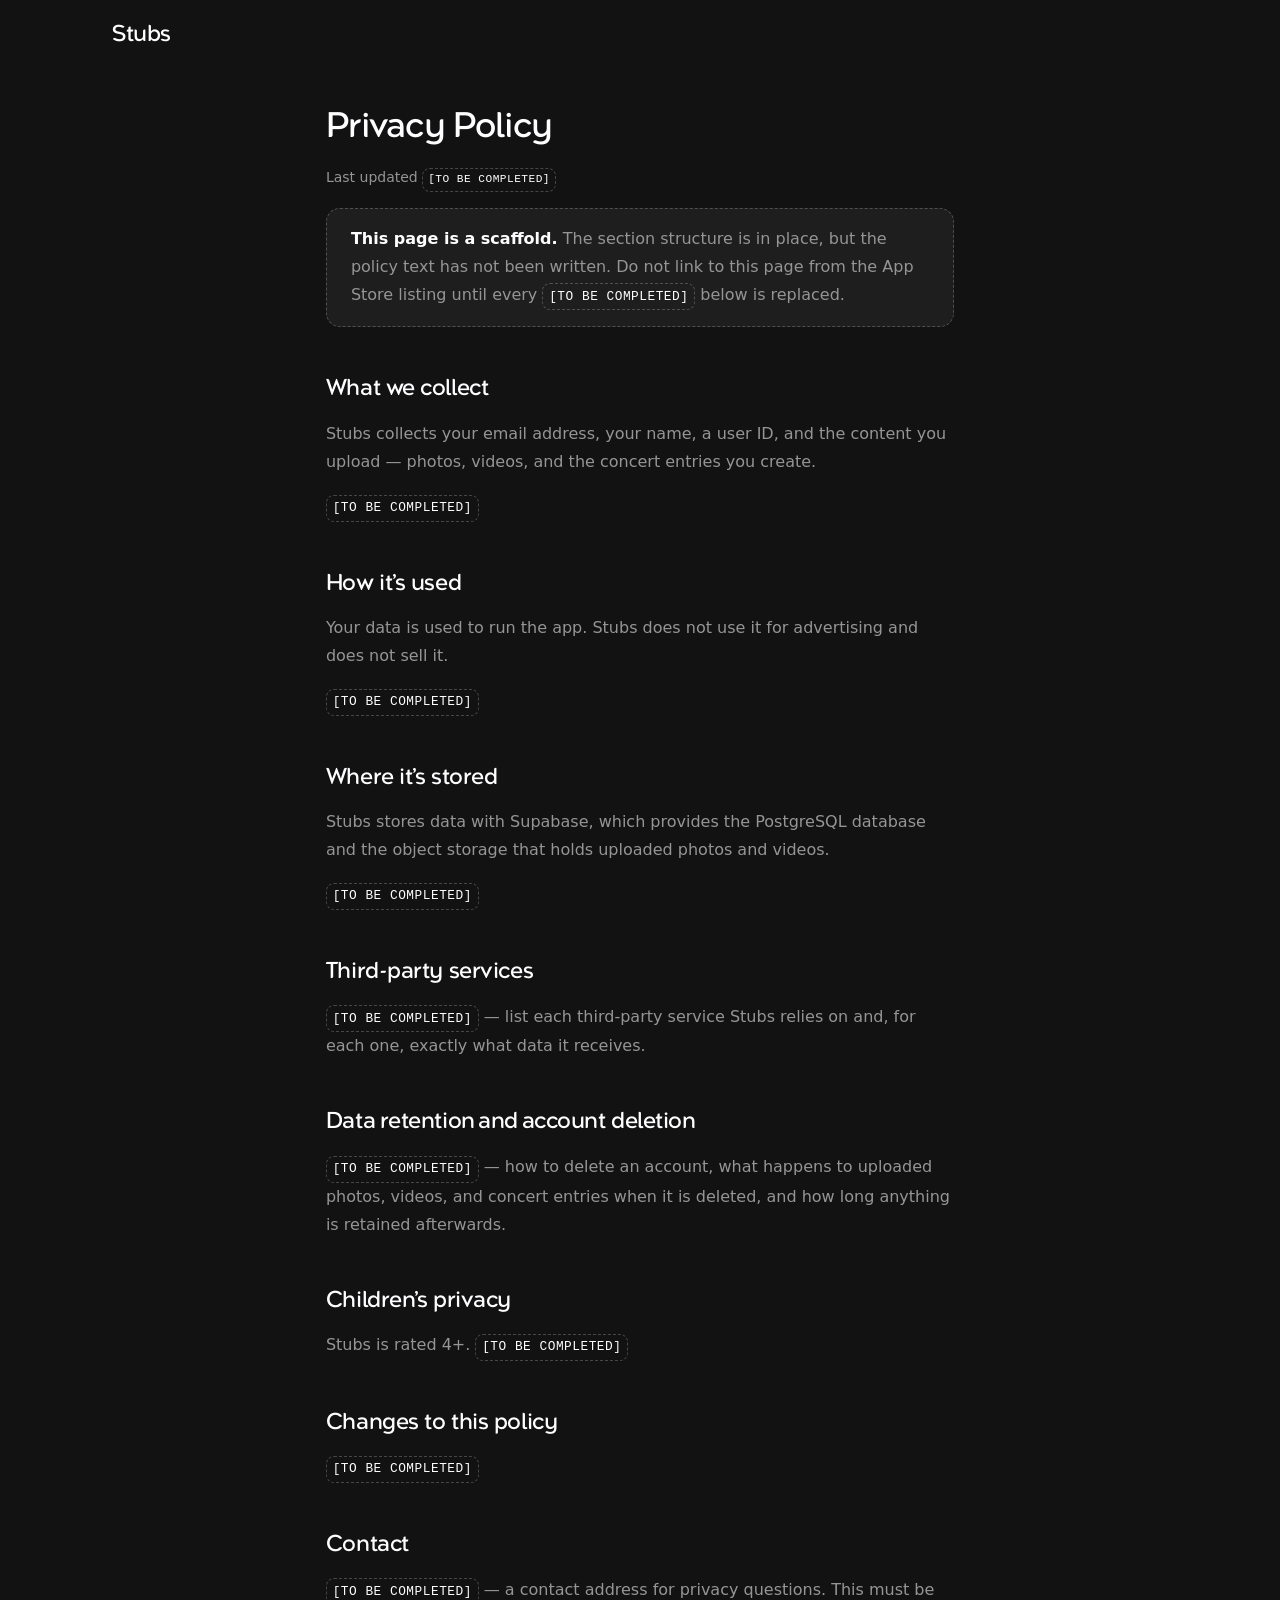
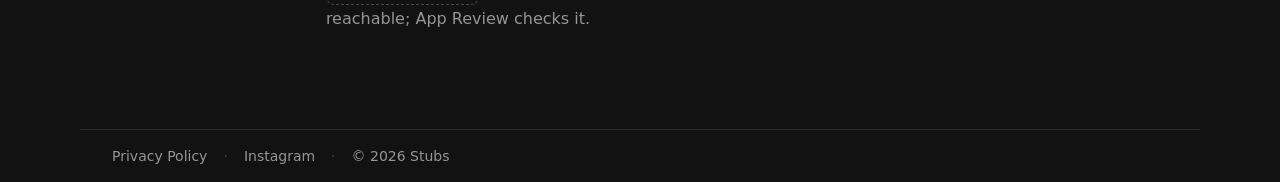
==== privacy.html @ b798fca6 "Stubs marketing site: static landing page + privacy scaffold" ====
<!DOCTYPE html>
<html lang="en">
<head>
<meta charset="utf-8">
<meta name="viewport" content="width=device-width, initial-scale=1">

<title>Privacy Policy — Stubs</title>
<meta name="description" content="How Stubs handles your data: what we collect, how it is used, where it is stored, and how to delete your account and its contents.">

<link rel="canonical" href="https://REPLACE_DOMAIN/privacy">
<meta name="theme-color" content="#121212">

<!-- Scaffold page: keep out of the index until the real policy text lands. -->
<meta name="robots" content="noindex, follow">

<link rel="icon" href="assets/favicon.ico" sizes="any">
<link rel="icon" href="assets/favicon-32.png" type="image/png" sizes="32x32">
<link rel="apple-touch-icon" href="assets/apple-touch-icon.png">

<link rel="preload" href="assets/AgenorNeue-Regular.woff2" as="font" type="font/woff2" crossorigin>
<link rel="stylesheet" href="style.css">
</head>

<body>
<div class="page">

  <header class="masthead shell">
    <a class="wordmark" href="index.html">Stubs</a>
  </header>

  <main class="prose shell">

    <h1 class="prose__title">Privacy Policy</h1>
    <p class="prose__updated">Last updated <span class="todo">[TO BE COMPLETED]</span></p>

    <!--
      ======================================================================
      SCAFFOLD ONLY — DO NOT PUBLISH AS IS.
      ======================================================================
      The live policy text lives in Notion:
        https://app.notion.com/p/3014cd8e70a780158b33fc502eceb6ac

      That URL resolves to a wiki *container*, and its body could not be
      exported, so no policy prose has been written here. Every
      [TO BE COMPLETED] marker below needs the real text pasted in.
      Nothing in this file is legal language — the headings and the factual
      one-liners come from the build ticket, not from a lawyer.

      Once the real text is in:
        1. delete the .notice block below
        2. delete the <meta name="robots" content="noindex, follow"> above
        3. set the "Last updated" date
        4. re-check that the section list still matches the policy

      Facts worth confirming against the app while filling this in
      (observed in the iOS codebase, not asserted on the page yet):
        - Supabase provides auth, Postgres, and object storage
          (concert media lives in the "concert-media" bucket)
        - row-level security scopes rows to the owning user
        - concert deletion is a soft delete (sets deleted_at)
        - full concert history is exportable as CSV from the app
        - ticket-stub OCR runs on-device via Apple's Vision framework
        - push notifications are used for upcoming-show reminders
      ======================================================================
    -->
    <p class="notice">
      <strong>This page is a scaffold.</strong> The section structure is in
      place, but the policy text has not been written. Do not link to this
      page from the App Store listing until every
      <span class="todo">[TO BE COMPLETED]</span> below is replaced.
    </p>

    <h2>What we collect</h2>
    <p>
      Stubs collects your email address, your name, a user ID, and the content
      you upload — photos, videos, and the concert entries you create.
    </p>
    <p><span class="todo">[TO BE COMPLETED]</span></p>

    <h2>How it&rsquo;s used</h2>
    <p>
      Your data is used to run the app. Stubs does not use it for advertising
      and does not sell it.
    </p>
    <p><span class="todo">[TO BE COMPLETED]</span></p>

    <h2>Where it&rsquo;s stored</h2>
    <p>
      Stubs stores data with Supabase, which provides the PostgreSQL database
      and the object storage that holds uploaded photos and videos.
    </p>
    <p><span class="todo">[TO BE COMPLETED]</span></p>

    <h2>Third-party services</h2>
    <p>
      <span class="todo">[TO BE COMPLETED]</span> — list each third-party
      service Stubs relies on and, for each one, exactly what data it
      receives.
    </p>

    <h2>Data retention and account deletion</h2>
    <p>
      <span class="todo">[TO BE COMPLETED]</span> — how to delete an account,
      what happens to uploaded photos, videos, and concert entries when it is
      deleted, and how long anything is retained afterwards.
    </p>

    <h2>Children&rsquo;s privacy</h2>
    <p>
      Stubs is rated 4+. <span class="todo">[TO BE COMPLETED]</span>
    </p>

    <h2>Changes to this policy</h2>
    <p><span class="todo">[TO BE COMPLETED]</span></p>

    <h2>Contact</h2>
    <p>
      <span class="todo">[TO BE COMPLETED]</span> — a contact address for
      privacy questions. This must be reachable; App Review checks it.
    </p>

  </main>

  <footer class="footer shell">
    <ul class="footer__list">
      <li><a href="privacy.html" aria-current="page">Privacy Policy</a></li>
      <li><a href="INSTAGRAM_URL" rel="me noopener">Instagram</a></li>
      <li>&copy; 2026 Stubs</li>
    </ul>
  </footer>

</div>
</body>
</html>
---- style.css ----
/* ==========================================================================
   Stubs — marketing site
   Hand-written CSS. No build step, no external requests.
   ========================================================================== */

/* ==========================================================================
   #1 DESIGN TOKENS
   --------------------------------------------------------------------------
   PORTABLE BLOCK — lift this :root wholesale into the future web app.
   Values are carried over from the iOS app (LISTD/Utils/Constants.swift,
   LISTD/StatListRow.swift). Do not fork them here; change them in both
   places or not at all.
   ========================================================================== */

:root {
  /* --- Colour ---------------------------------------------------------- */
  --bg:            #121212;  /* AppColors.screenBackground */
  --surface:       #1e1e1e;  /* card fill, StatListRow                     */
  --surface-2:     #191919;  /* the ticket stub, one step under --surface  */
  --text:          #fefdff;  /* 17.4:1 on --bg                             */
  --muted:         #959595;  /*  6.3:1 on --bg                             */
  --accent:        #b4ff13;  /* AppColors.accentGreen — CTA only           */
  --accent-ink:    #121212;  /* 15.5:1 on --accent                         */
  --line:          rgba(254, 253, 255, 0.10);
  --line-strong:   rgba(254, 253, 255, 0.22);

  /* --- Type ------------------------------------------------------------ */
  --font-display: "Agenor Neue", "Poppins", system-ui, sans-serif;
  --font-body: system-ui, -apple-system, "Segoe UI", Roboto, "Helvetica Neue",
               Arial, sans-serif;

  --text-2xs:  0.6875rem;  /* 11px */
  --text-xs:   0.75rem;    /* 12px */
  --text-sm:   0.875rem;   /* 14px */
  --text-base: 1rem;       /* 16px */
  --text-lg:   1.0625rem;  /* 17px */
  --text-xl:   1.375rem;   /* 22px */
  --text-2xl:  1.75rem;    /* 28px */
  --text-3xl:  2.125rem;   /* 34px */
  --text-display: clamp(2.375rem, 1.6rem + 3.3vw, 3.5rem);

  --leading-tight: 1.06;
  --leading-snug:  1.3;
  --leading-body:  1.55;
  --leading-loose: 1.75;

  --tracking-tight: -0.02em;
  --tracking-wide:   0.14em;

  /* --- Space (4px grid) ------------------------------------------------ */
  --space-2xs: 0.25rem;  /*  4px */
  --space-xs:  0.5rem;   /*  8px */
  --space-s:   0.75rem;  /* 12px */
  --space-m:   1rem;     /* 16px */
  --space-l:   1.5rem;   /* 24px */
  --space-xl:  2rem;     /* 32px */
  --space-2xl: 3rem;     /* 48px */
  --space-3xl: 4rem;     /* 64px */
  --space-4xl: 6rem;     /* 96px */

  /* --- Radius / geometry ----------------------------------------------- */
  --radius-s:  8px;
  --radius-m:  14px;
  --radius-l:  20px;
  --radius-xl: 26px;
  --notch:     22px;  /* ticket perforation cutout diameter */

  /* --- Measure --------------------------------------------------------- */
  --measure:      68ch;
  --measure-lede: 46ch;
  --page-max:     1120px;
}

/* ==========================================================================
   #2 RESET / BASE
   ========================================================================== */

*,
*::before,
*::after { box-sizing: border-box; }

html { -webkit-text-size-adjust: 100%; }

body {
  margin: 0;
  background: var(--bg);
  color: var(--text);
  font-family: var(--font-body);
  font-size: var(--text-base);
  line-height: var(--leading-body);
  -webkit-font-smoothing: antialiased;
  text-rendering: optimizeLegibility;
}

img, svg { display: block; max-width: 100%; }

h1, h2, h3, p, ul, dl, dd { margin: 0; }
ul { padding: 0; list-style: none; }

a { color: inherit; }

/* Visible focus everywhere. Never removed, only replaced. */
:focus-visible {
  outline: 2px solid var(--accent);
  outline-offset: 3px;
  border-radius: var(--radius-s);
}

.u-visually-hidden {
  position: absolute;
  width: 1px; height: 1px;
  margin: -1px; padding: 0;
  overflow: hidden;
  clip-path: inset(50%);
  white-space: nowrap;
  border: 0;
}

/* ==========================================================================
   #3 WEBFONT — display face only, self-hosted, subsetted
   ========================================================================== */

@font-face {
  font-family: "Agenor Neue";
  src: url("assets/AgenorNeue-Regular.woff2") format("woff2");
  font-weight: 400;
  font-style: normal;
  font-display: swap;
}

/* ==========================================================================
   #4 LAYOUT PRIMITIVES
   ========================================================================== */

.page {
  display: flex;
  flex-direction: column;
  min-height: 100vh;
  min-height: 100dvh;
}

.shell {
  width: 100%;
  max-width: var(--page-max);
  margin-inline: auto;
  padding-inline: var(--space-l);
}

@media (min-width: 48rem) {
  .shell { padding-inline: var(--space-xl); }
}

/* ==========================================================================
   #5 HEADER — wordmark only
   ========================================================================== */

.masthead {
  padding-block: var(--space-l);
}

.wordmark {
  display: inline-block;
  font-family: var(--font-display);
  font-size: var(--text-xl);
  line-height: 1;
  letter-spacing: var(--tracking-tight);
  color: var(--text);
  text-decoration: none;
}

/* ==========================================================================
   #6 HERO
   ========================================================================== */

.hero {
  padding-block: var(--space-xl) var(--space-3xl);
}

.hero__grid {
  display: grid;
  /* minmax(0, 1fr) not 1fr: an `auto` minimum lets the 445px-wide
     screenshots set the track's min-content size and overflow the page. */
  grid-template-columns: minmax(0, 1fr);
  gap: var(--space-2xl);
  align-items: center;
}

.hero__title {
  font-family: var(--font-display);
  font-size: var(--text-display);
  line-height: var(--leading-tight);
  letter-spacing: var(--tracking-tight);
  font-weight: 400;
  text-wrap: balance;
}

.hero__lede {
  margin-top: var(--space-l);
  max-width: var(--measure-lede);
  font-size: var(--text-lg);
  line-height: var(--leading-body);
  color: var(--muted);
}

.hero__cta { margin-top: var(--space-xl); }

.hero__note {
  margin-top: var(--space-m);
  font-size: var(--text-xs);
  color: var(--muted);
}

/* ==========================================================================
   #7 THE TICKET — signature element, CTA container.
   Perforated edge built from a dashed rule plus two pseudo-element
   cutouts filled with the page background. Flat --bg means the outer
   half of each circle is invisible, so the notch reads as punched out.
   ========================================================================== */

.ticket {
  position: relative;
  width: 100%;
  max-width: 22.5rem;
  background: var(--surface);
  border-radius: var(--radius-xl);
  overflow: hidden;
}

.ticket__body {
  padding: var(--space-l) var(--space-l) var(--space-m);
}

.ticket__row {
  display: flex;
  align-items: baseline;
  justify-content: space-between;
  gap: var(--space-m);
}

.ticket__eyebrow {
  font-family: var(--font-display);
  font-size: var(--text-2xs);
  letter-spacing: var(--tracking-wide);
  text-transform: uppercase;
  color: var(--accent);
}

.ticket__serial {
  font-size: var(--text-2xs);
  letter-spacing: 0.06em;
  color: var(--muted);
  font-variant-numeric: tabular-nums;
}

.ticket__name {
  margin-top: var(--space-s);
  font-family: var(--font-display);
  font-size: var(--text-2xl);
  line-height: 1;
  letter-spacing: var(--tracking-tight);
  font-weight: 400;
}

.ticket__sub {
  margin-top: var(--space-2xs);
  font-size: var(--text-sm);
  color: var(--muted);
}

/* --- perforation ------------------------------------------------------- */

.ticket__perf {
  position: relative;
  /* Own stacking context so the cutouts paint above the stub background
     that follows them in the DOM. */
  z-index: 1;
  height: 0;
  margin-inline: var(--space-l);
  border-top: 1px dashed var(--line-strong);
}

.ticket__perf::before,
.ticket__perf::after {
  content: "";
  position: absolute;
  top: 0;
  width: var(--notch);
  height: var(--notch);
  border-radius: 50%;
  background: var(--bg);
  transform: translateY(-50%);
}

.ticket__perf::before {
  left: calc(-1 * var(--space-l) - var(--notch) / 2);
}

.ticket__perf::after {
  right: calc(-1 * var(--space-l) - var(--notch) / 2);
}

/* --- stub (holds the badge) -------------------------------------------- */

.ticket__stub {
  display: flex;
  flex-wrap: wrap;
  align-items: center;
  justify-content: space-between;
  gap: var(--space-s) var(--space-m);
  /* >= 11px on every side of a 44px badge satisfies Apple's clear-space
     rule (1/4 of badge height). */
  padding: var(--space-l);
  background: var(--surface-2);
}

.badge {
  display: block;
  border-radius: var(--radius-s);
  transition: opacity 140ms ease;
}

.badge:hover { opacity: 0.85; }

/* Apple minimum web size is 40px tall; 44px also clears the 44px
   touch-target guideline. */
.badge img {
  width: 131.6px;
  height: 44px;
}

.ticket__terms {
  font-size: var(--text-2xs);
  letter-spacing: 0.04em;
  text-transform: uppercase;
  color: var(--muted);
}

/* ==========================================================================
   #8 SCREENSHOTS
   ========================================================================== */

.shots {
  display: grid;
  grid-template-columns: repeat(3, minmax(0, 1fr));
  gap: var(--space-xs);
  align-items: start;
}

.shots img {
  width: 100%;
  height: auto;
  border-radius: var(--radius-m);
}

/* Quiet stagger — the outer two sit slightly lower than the centre. */
.shots > :nth-child(1),
.shots > :nth-child(3) { transform: translateY(var(--space-l)); }

/* Narrow screens: break the shell padding so the triptych has some room. */
@media (max-width: 47.999rem) {
  .shots { margin-inline: calc(-1 * var(--space-l)); }
}

/* ==========================================================================
   #9 FEATURES — three lines, no icon grid
   ========================================================================== */

.features {
  padding-block: var(--space-xl) var(--space-3xl);
  border-top: 1px solid var(--line);
}

.features__list {
  display: grid;
  gap: var(--space-l);
}

.features__list li {
  max-width: 34rem;
  font-size: var(--text-base);
  line-height: var(--leading-body);
  color: var(--muted);
}

.features__list b {
  display: block;
  font-family: var(--font-display);
  font-weight: 400;
  font-size: var(--text-xl);
  line-height: var(--leading-snug);
  letter-spacing: var(--tracking-tight);
  color: var(--text);
}

/* ==========================================================================
   #10 PROSE — privacy page
   ========================================================================== */

.prose {
  padding-block: var(--space-xl) var(--space-4xl);
  max-width: var(--measure);
}

.prose__title {
  font-family: var(--font-display);
  font-size: var(--text-3xl);
  line-height: var(--leading-snug);
  letter-spacing: var(--tracking-tight);
  font-weight: 400;
}

.prose__updated {
  margin-top: var(--space-xs);
  font-size: var(--text-sm);
  color: var(--muted);
}

.prose h2 {
  margin-top: var(--space-2xl);
  font-family: var(--font-display);
  font-size: var(--text-xl);
  line-height: var(--leading-snug);
  letter-spacing: var(--tracking-tight);
  font-weight: 400;
}

.prose p,
.prose ul {
  margin-top: var(--space-m);
  line-height: var(--leading-loose);
  color: var(--muted);
}

.prose ul { padding-left: 1.25em; list-style: disc; }
.prose li { margin-top: var(--space-xs); }

.prose a {
  color: var(--text);
  text-decoration: underline;
  text-decoration-color: var(--line-strong);
  text-underline-offset: 3px;
}

.prose a:hover { text-decoration-color: var(--text); }

/* Scaffolding callout — delete along with the placeholder copy. */
.notice {
  margin-top: var(--space-l);
  padding: var(--space-m) var(--space-l);
  border: 1px dashed var(--line-strong);
  border-radius: var(--radius-m);
  background: var(--surface);
  line-height: var(--leading-body);
  color: var(--muted);
}

.notice strong { color: var(--text); }

/* Scaffolding marker — remove with the placeholder copy. */
.todo {
  display: inline-block;
  padding: 0.1em 0.45em;
  border: 1px dashed var(--line-strong);
  border-radius: var(--radius-s);
  font-family: ui-monospace, SFMono-Regular, Menlo, monospace;
  font-size: 0.8em;
  letter-spacing: 0.04em;
  color: var(--text);
}

/* ==========================================================================
   #11 FOOTER
   ========================================================================== */

.footer {
  margin-top: auto;
  padding-block: var(--space-l) var(--space-xl);
  border-top: 1px solid var(--line);
  font-size: var(--text-sm);
  color: var(--muted);
}

.footer__list {
  display: flex;
  flex-wrap: wrap;
  align-items: center;
  gap: var(--space-s) var(--space-m);
}

.footer__list li {
  display: flex;
  align-items: center;
  gap: var(--space-m);
}

/* Interpuncts between items, not after the last one. */
.footer__list li:not(:last-child)::after {
  content: "·";
  color: var(--line-strong);
}

.footer a {
  text-decoration: none;
  color: var(--muted);
  transition: color 140ms ease;
}

.footer a:hover { color: var(--text); }

/* ==========================================================================
   #12 BREAKPOINTS
   ========================================================================== */

@media (min-width: 48rem) {          /* 768px — tablet */
  .hero { padding-block: var(--space-2xl) var(--space-4xl); }
  .shots { gap: var(--space-m); }
  .features__list {
    grid-template-columns: repeat(3, minmax(0, 1fr));
    gap: var(--space-xl);
  }
  .features__list li { max-width: none; }
}

@media (min-width: 64rem) {          /* 1024px — desktop, one screen */
  .masthead { padding-block: var(--space-l); }

  /* Vertical rhythm is deliberately compressed here so header, hero,
     features and footer land inside a single desktop screen. */
  .hero { padding-block: var(--space-l) var(--space-xl); }
  .hero__grid {
    grid-template-columns: minmax(0, 1fr) minmax(0, 1.1fr);
    gap: var(--space-3xl);
  }

  .hero__lede { margin-top: var(--space-m); }
  .hero__cta  { margin-top: var(--space-l); }

  .ticket__body  { padding: var(--space-m) var(--space-l) var(--space-s); }
  .ticket__stub  { padding: var(--space-m) var(--space-l); }

  .features {
    padding-block: var(--space-xl);
  }
  .features__list { gap: var(--space-l); }

  .footer { padding-block: var(--space-m) var(--space-l); }
}

/* ==========================================================================
   #13 LOAD-IN — one restrained pass, no scroll animation
   ========================================================================== */

@media (prefers-reduced-motion: no-preference) {
  .fade-in {
    animation: fade-in 520ms cubic-bezier(0.22, 0.61, 0.36, 1) both;
  }

  /* Explicit steps rather than :nth-child, so the order does not depend
     on where these elements sit among their siblings. */
  .fade-in--2 { animation-delay: 80ms; }
  .fade-in--3 { animation-delay: 160ms; }

  @keyframes fade-in {
    from { opacity: 0; transform: translateY(10px); }
    to   { opacity: 1; transform: none; }
  }
}
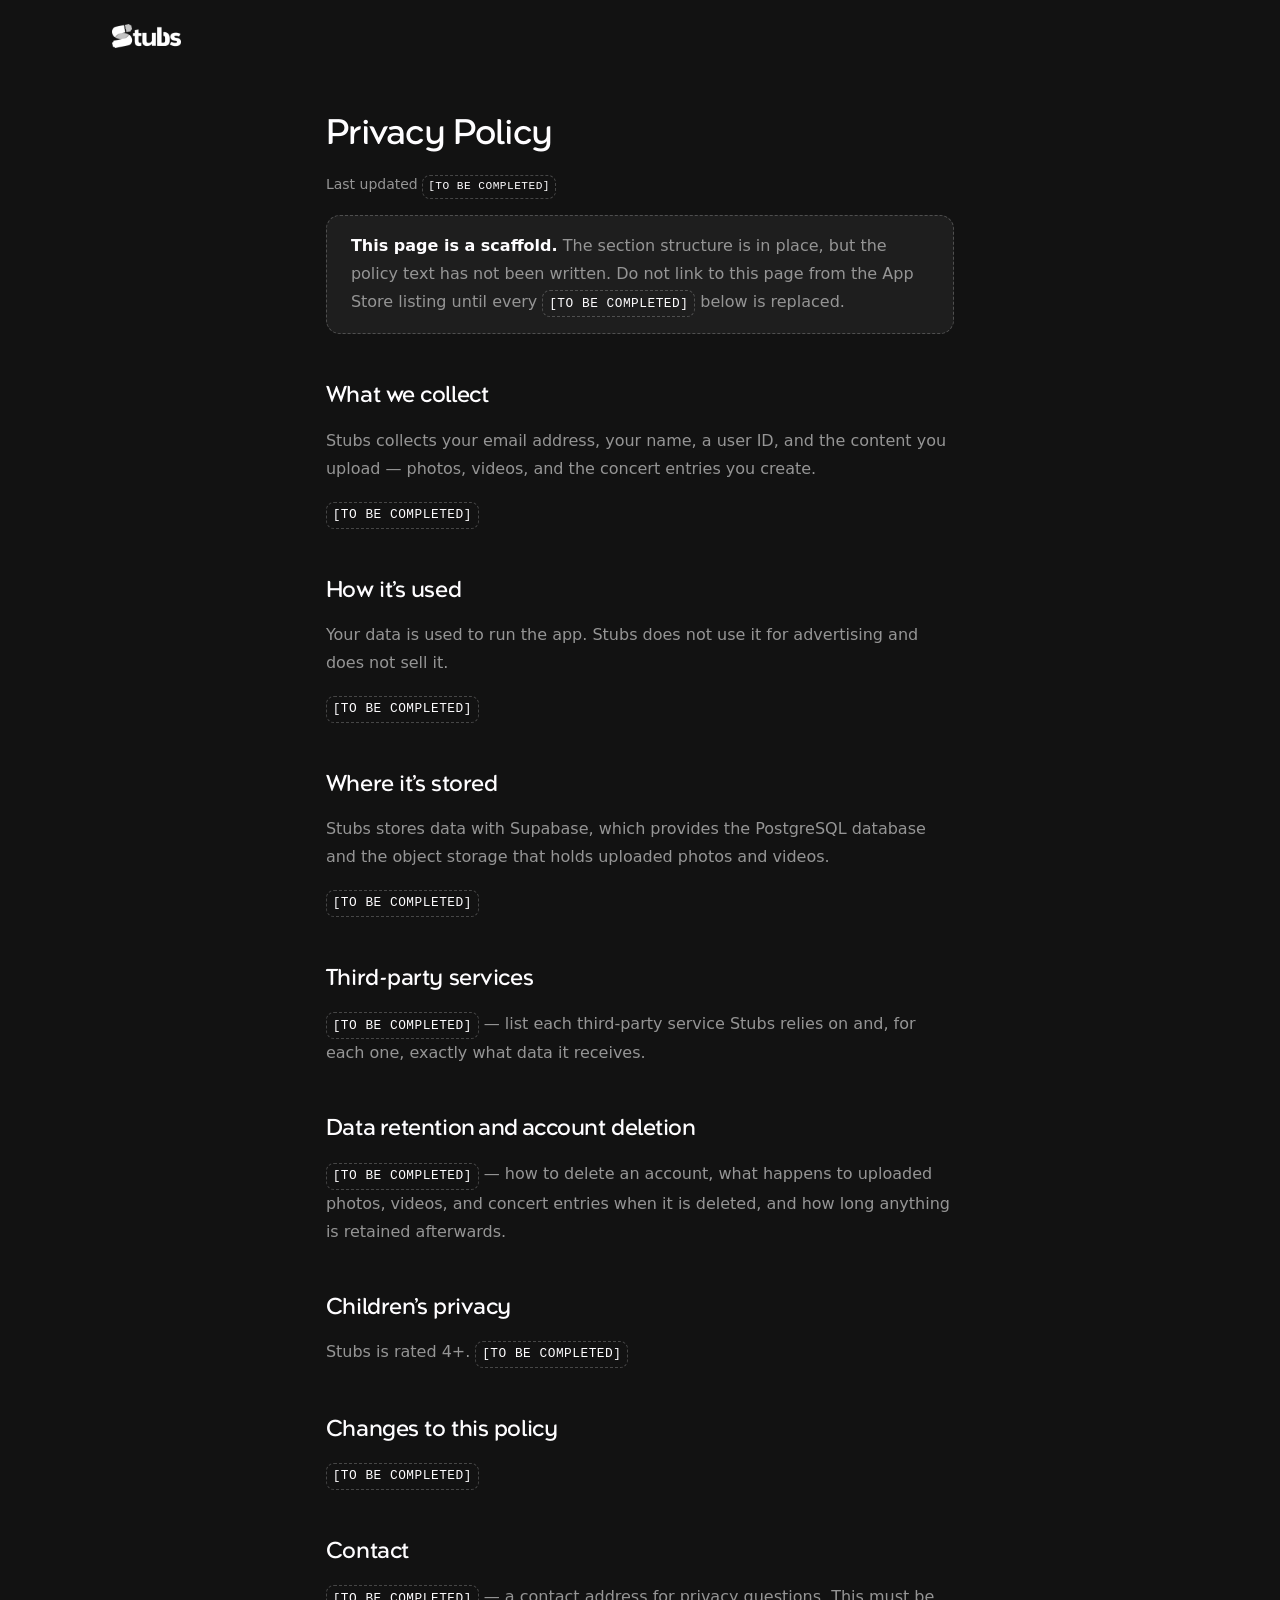
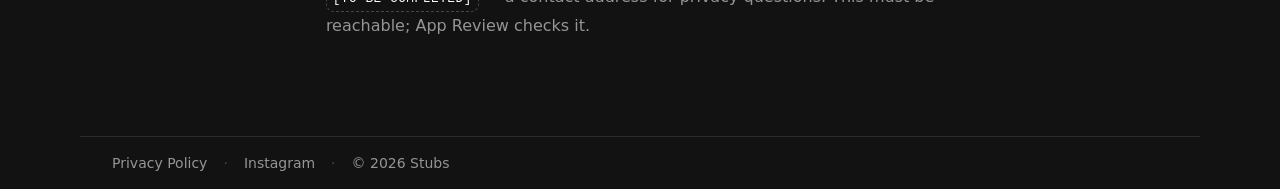
==== commit 8144ad77: "updates" ====
--- a/privacy.html
+++ b/privacy.html
@@ -25,7 +25,9 @@
 <div class="page">
 
   <header class="masthead shell">
-    <a class="wordmark" href="index.html">Stubs</a>
+    <a class="wordmark" href="index.html">
+      <img src="assets/text_logo_white.png" alt="Stubs" width="63" height="22">
+    </a>
   </header>
 
   <main class="prose shell">
@@ -124,7 +126,7 @@
   <footer class="footer shell">
     <ul class="footer__list">
       <li><a href="privacy.html" aria-current="page">Privacy Policy</a></li>
-      <li><a href="INSTAGRAM_URL" rel="me noopener">Instagram</a></li>
+      <li><a href="https://www.instagram.com/stubsdiary" rel="me noopener">Instagram</a></li>
       <li>&copy; 2026 Stubs</li>
     </ul>
   </footer>
--- a/style.css
+++ b/style.css
@@ -158,14 +158,17 @@
   padding-block: var(--space-l);
 }
 
+/* The official logotype, not live text. Height is the control dimension;
+   width: auto keeps the intrinsic aspect ratio, so there is no CLS. */
 .wordmark {
   display: inline-block;
-  font-family: var(--font-display);
-  font-size: var(--text-xl);
-  line-height: 1;
-  letter-spacing: var(--tracking-tight);
-  color: var(--text);
+  line-height: 0;
   text-decoration: none;
+}
+
+.wordmark img {
+  width: auto;
+  height: 24px;
 }
 
 /* ==========================================================================
@@ -204,12 +207,6 @@
 
 .hero__cta { margin-top: var(--space-xl); }
 
-.hero__note {
-  margin-top: var(--space-m);
-  font-size: var(--text-xs);
-  color: var(--muted);
-}
-
 /* ==========================================================================
    #7 THE TICKET — signature element, CTA container.
    Perforated edge built from a dashed rule plus two pseudo-element
@@ -254,11 +251,12 @@
 
 .ticket__name {
   margin-top: var(--space-s);
-  font-family: var(--font-display);
-  font-size: var(--text-2xl);
-  line-height: 1;
-  letter-spacing: var(--tracking-tight);
-  font-weight: 400;
+  line-height: 0;
+}
+
+.ticket__name img {
+  width: auto;
+  height: 30px;
 }
 
 .ticket__sub {
@@ -303,10 +301,7 @@
 
 .ticket__stub {
   display: flex;
-  flex-wrap: wrap;
   align-items: center;
-  justify-content: space-between;
-  gap: var(--space-s) var(--space-m);
   /* >= 11px on every side of a 44px badge satisfies Apple's clear-space
      rule (1/4 of badge height). */
   padding: var(--space-l);
@@ -326,13 +321,6 @@
 .badge img {
   width: 131.6px;
   height: 44px;
-}
-
-.ticket__terms {
-  font-size: var(--text-2xs);
-  letter-spacing: 0.04em;
-  text-transform: uppercase;
-  color: var(--muted);
 }
 
 /* ==========================================================================
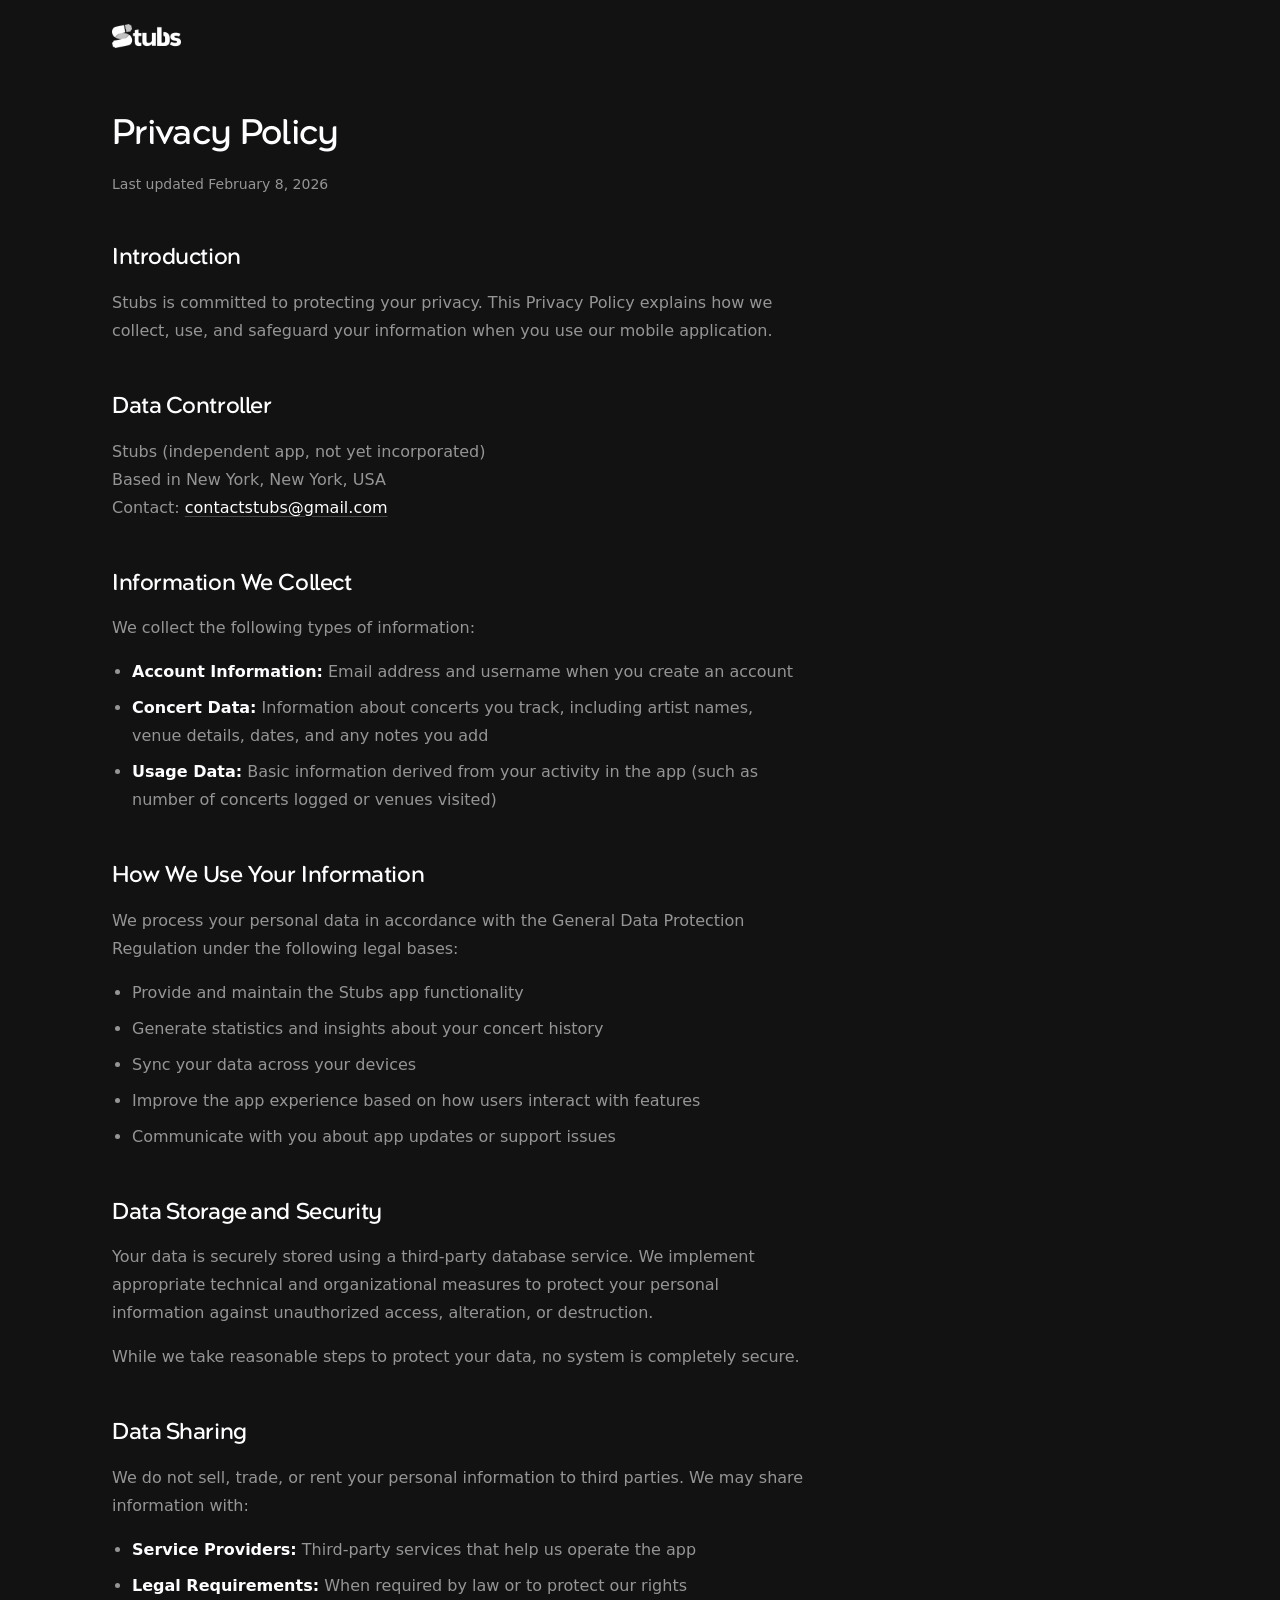
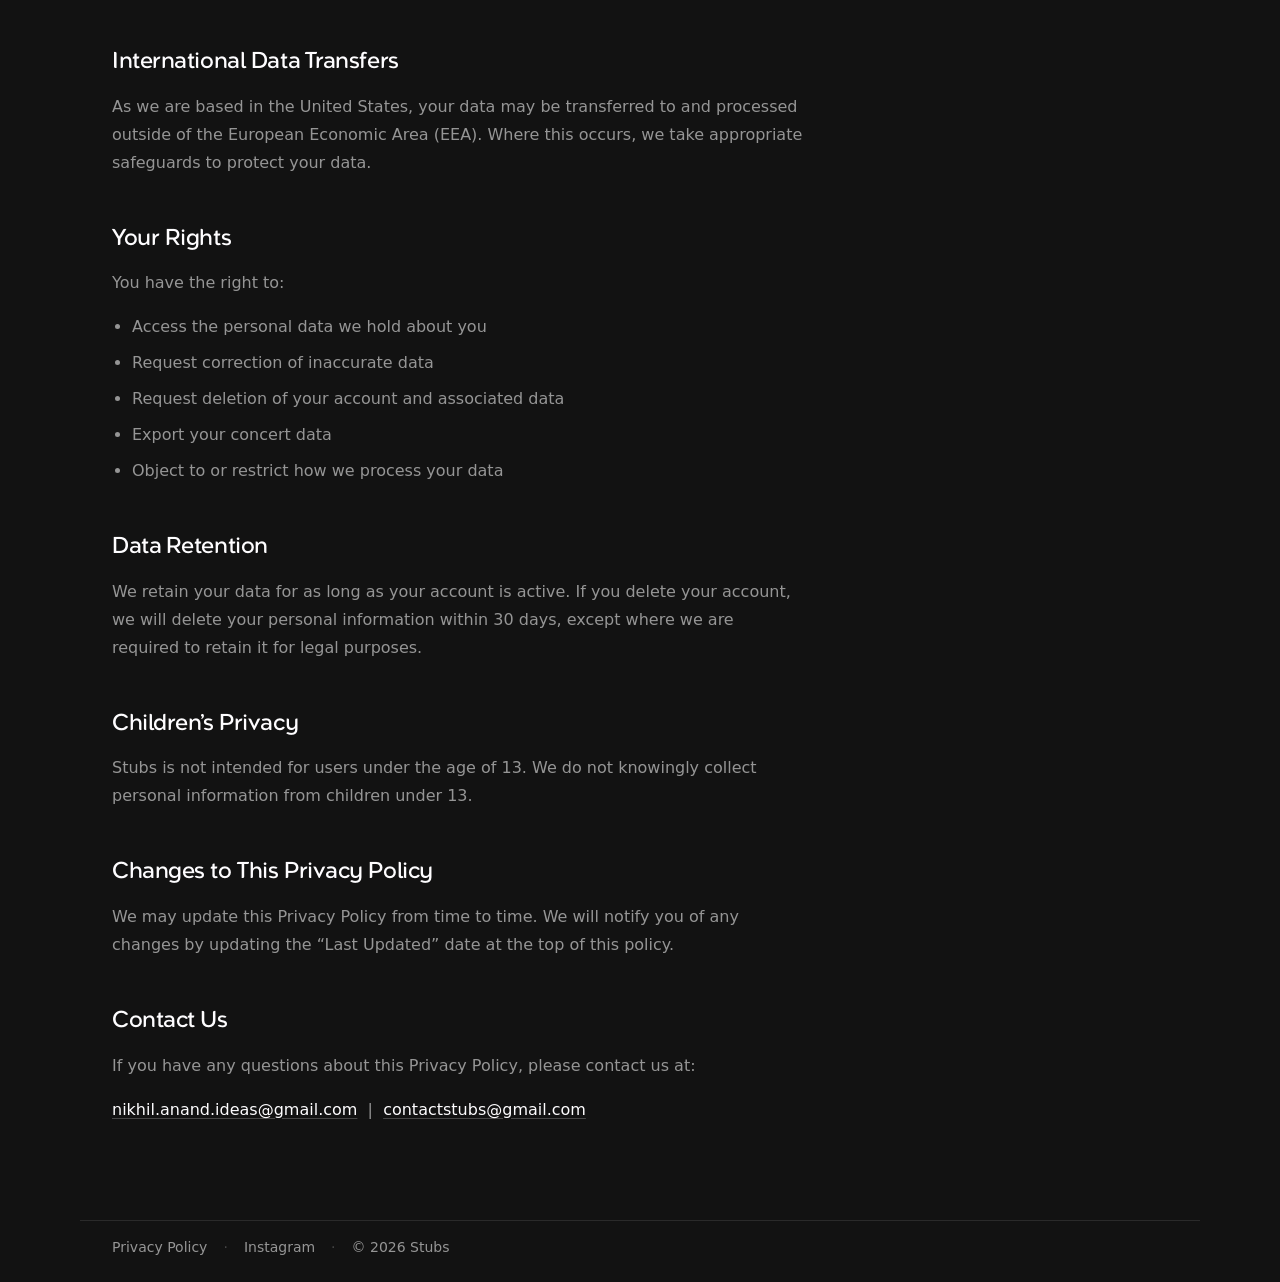
==== commit ca86dba4: "privacy policy" ====
--- a/privacy.html
+++ b/privacy.html
@@ -5,13 +5,10 @@
 <meta name="viewport" content="width=device-width, initial-scale=1">
 
 <title>Privacy Policy — Stubs</title>
-<meta name="description" content="How Stubs handles your data: what we collect, how it is used, where it is stored, and how to delete your account and its contents.">
+<meta name="description" content="How Stubs handles your data: what we collect, how it is used, where it is stored, your rights under the GDPR, and how to delete your account.">
 
 <link rel="canonical" href="https://REPLACE_DOMAIN/privacy">
 <meta name="theme-color" content="#121212">
-
-<!-- Scaffold page: keep out of the index until the real policy text lands. -->
-<meta name="robots" content="noindex, follow">
 
 <link rel="icon" href="assets/favicon.ico" sizes="any">
 <link rel="icon" href="assets/favicon-32.png" type="image/png" sizes="32x32">
@@ -30,97 +27,136 @@
     </a>
   </header>
 
-  <main class="prose shell">
+  <main class="shell">
+   <div class="prose">
 
     <h1 class="prose__title">Privacy Policy</h1>
-    <p class="prose__updated">Last updated <span class="todo">[TO BE COMPLETED]</span></p>
-
-    <!--
-      ======================================================================
-      SCAFFOLD ONLY — DO NOT PUBLISH AS IS.
-      ======================================================================
-      The live policy text lives in Notion:
-        https://app.notion.com/p/3014cd8e70a780158b33fc502eceb6ac
-
-      That URL resolves to a wiki *container*, and its body could not be
-      exported, so no policy prose has been written here. Every
-      [TO BE COMPLETED] marker below needs the real text pasted in.
-      Nothing in this file is legal language — the headings and the factual
-      one-liners come from the build ticket, not from a lawyer.
-
-      Once the real text is in:
-        1. delete the .notice block below
-        2. delete the <meta name="robots" content="noindex, follow"> above
-        3. set the "Last updated" date
-        4. re-check that the section list still matches the policy
-
-      Facts worth confirming against the app while filling this in
-      (observed in the iOS codebase, not asserted on the page yet):
-        - Supabase provides auth, Postgres, and object storage
-          (concert media lives in the "concert-media" bucket)
-        - row-level security scopes rows to the owning user
-        - concert deletion is a soft delete (sets deleted_at)
-        - full concert history is exportable as CSV from the app
-        - ticket-stub OCR runs on-device via Apple's Vision framework
-        - push notifications are used for upcoming-show reminders
-      ======================================================================
-    -->
-    <p class="notice">
-      <strong>This page is a scaffold.</strong> The section structure is in
-      place, but the policy text has not been written. Do not link to this
-      page from the App Store listing until every
-      <span class="todo">[TO BE COMPLETED]</span> below is replaced.
+    <p class="prose__updated">
+      Last updated <time datetime="2026-02-08">February 8, 2026</time>
     </p>
 
-    <h2>What we collect</h2>
+    <h2>Introduction</h2>
     <p>
-      Stubs collects your email address, your name, a user ID, and the content
-      you upload — photos, videos, and the concert entries you create.
-    </p>
-    <p><span class="todo">[TO BE COMPLETED]</span></p>
-
-    <h2>How it&rsquo;s used</h2>
-    <p>
-      Your data is used to run the app. Stubs does not use it for advertising
-      and does not sell it.
-    </p>
-    <p><span class="todo">[TO BE COMPLETED]</span></p>
-
-    <h2>Where it&rsquo;s stored</h2>
-    <p>
-      Stubs stores data with Supabase, which provides the PostgreSQL database
-      and the object storage that holds uploaded photos and videos.
-    </p>
-    <p><span class="todo">[TO BE COMPLETED]</span></p>
-
-    <h2>Third-party services</h2>
-    <p>
-      <span class="todo">[TO BE COMPLETED]</span> — list each third-party
-      service Stubs relies on and, for each one, exactly what data it
-      receives.
+      Stubs is committed to protecting your privacy. This Privacy Policy
+      explains how we collect, use, and safeguard your information when you use
+      our mobile application.
     </p>
 
-    <h2>Data retention and account deletion</h2>
+    <h2>Data Controller</h2>
+    <address>
+      Stubs (independent app, not yet incorporated)<br>
+      Based in New York, New York, USA<br>
+      Contact: <a href="mailto:contactstubs@gmail.com">contactstubs@gmail.com</a>
+    </address>
+
+    <h2>Information We Collect</h2>
+    <p>We collect the following types of information:</p>
+    <ul>
+      <li>
+        <strong>Account Information:</strong> Email address and username when
+        you create an account
+      </li>
+      <li>
+        <strong>Concert Data:</strong> Information about concerts you track,
+        including artist names, venue details, dates, and any notes you add
+      </li>
+      <li>
+        <strong>Usage Data:</strong> Basic information derived from your
+        activity in the app (such as number of concerts logged or venues
+        visited)
+      </li>
+    </ul>
+
+    <h2>How We Use Your Information</h2>
     <p>
-      <span class="todo">[TO BE COMPLETED]</span> — how to delete an account,
-      what happens to uploaded photos, videos, and concert entries when it is
-      deleted, and how long anything is retained afterwards.
+      We process your personal data in accordance with the General Data
+      Protection Regulation under the following legal bases:
+    </p>
+    <ul>
+      <li>Provide and maintain the Stubs app functionality</li>
+      <li>Generate statistics and insights about your concert history</li>
+      <li>Sync your data across your devices</li>
+      <li>Improve the app experience based on how users interact with features</li>
+      <li>Communicate with you about app updates or support issues</li>
+    </ul>
+
+    <h2>Data Storage and Security</h2>
+    <p>
+      Your data is securely stored using a third-party database service. We
+      implement appropriate technical and organizational measures to protect
+      your personal information against unauthorized access, alteration, or
+      destruction.
+    </p>
+    <p>
+      While we take reasonable steps to protect your data, no system is
+      completely secure.
     </p>
 
-    <h2>Children&rsquo;s privacy</h2>
+    <h2>Data Sharing</h2>
     <p>
-      Stubs is rated 4+. <span class="todo">[TO BE COMPLETED]</span>
+      We do not sell, trade, or rent your personal information to third
+      parties. We may share information with:
+    </p>
+    <ul>
+      <li>
+        <strong>Service Providers:</strong> Third-party services that help us
+        operate the app
+      </li>
+      <li>
+        <strong>Legal Requirements:</strong> When required by law or to protect
+        our rights
+      </li>
+    </ul>
+
+    <h2>International Data Transfers</h2>
+    <p>
+      As we are based in the United States, your data may be transferred to and
+      processed outside of the European Economic Area (EEA). Where this occurs,
+      we take appropriate safeguards to protect your data.
     </p>
 
-    <h2>Changes to this policy</h2>
-    <p><span class="todo">[TO BE COMPLETED]</span></p>
+    <h2>Your Rights</h2>
+    <p>You have the right to:</p>
+    <ul>
+      <li>Access the personal data we hold about you</li>
+      <li>Request correction of inaccurate data</li>
+      <li>Request deletion of your account and associated data</li>
+      <li>Export your concert data</li>
+      <li>Object to or restrict how we process your data</li>
+    </ul>
 
-    <h2>Contact</h2>
+    <h2>Data Retention</h2>
     <p>
-      <span class="todo">[TO BE COMPLETED]</span> — a contact address for
-      privacy questions. This must be reachable; App Review checks it.
+      We retain your data for as long as your account is active. If you delete
+      your account, we will delete your personal information within 30 days,
+      except where we are required to retain it for legal purposes.
     </p>
 
+    <h2>Children&rsquo;s Privacy</h2>
+    <p>
+      Stubs is not intended for users under the age of 13. We do not knowingly
+      collect personal information from children under 13.
+    </p>
+
+    <h2>Changes to This Privacy Policy</h2>
+    <p>
+      We may update this Privacy Policy from time to time. We will notify you
+      of any changes by updating the &ldquo;Last Updated&rdquo; date at the top
+      of this policy.
+    </p>
+
+    <h2>Contact Us</h2>
+    <p>
+      If you have any questions about this Privacy Policy, please contact us
+      at:
+    </p>
+    <address>
+      <a href="mailto:nikhil.anand.ideas@gmail.com">nikhil.anand.ideas@gmail.com</a>
+      &nbsp;|&nbsp;
+      <a href="mailto:contactstubs@gmail.com">contactstubs@gmail.com</a>
+    </address>
+
+   </div>
   </main>
 
   <footer class="footer shell">
--- a/style.css
+++ b/style.css
@@ -384,6 +384,9 @@
    #10 PROSE — privacy page
    ========================================================================== */
 
+/* Sits inside .shell, so it starts at the shell's content edge and lines up
+   with the header wordmark. Do not put .prose and .shell on one element —
+   both set max-width and the measure would win, centring the column. */
 .prose {
   padding-block: var(--space-xl) var(--space-4xl);
   max-width: var(--measure);
@@ -422,6 +425,18 @@
 .prose ul { padding-left: 1.25em; list-style: disc; }
 .prose li { margin-top: var(--space-xs); }
 
+.prose strong {
+  font-weight: 600;
+  color: var(--text);
+}
+
+.prose address {
+  margin-top: var(--space-m);
+  font-style: normal;   /* <address> is semantic here, not italic copy */
+  line-height: var(--leading-loose);
+  color: var(--muted);
+}
+
 .prose a {
   color: var(--text);
   text-decoration: underline;
@@ -430,31 +445,6 @@
 }
 
 .prose a:hover { text-decoration-color: var(--text); }
-
-/* Scaffolding callout — delete along with the placeholder copy. */
-.notice {
-  margin-top: var(--space-l);
-  padding: var(--space-m) var(--space-l);
-  border: 1px dashed var(--line-strong);
-  border-radius: var(--radius-m);
-  background: var(--surface);
-  line-height: var(--leading-body);
-  color: var(--muted);
-}
-
-.notice strong { color: var(--text); }
-
-/* Scaffolding marker — remove with the placeholder copy. */
-.todo {
-  display: inline-block;
-  padding: 0.1em 0.45em;
-  border: 1px dashed var(--line-strong);
-  border-radius: var(--radius-s);
-  font-family: ui-monospace, SFMono-Regular, Menlo, monospace;
-  font-size: 0.8em;
-  letter-spacing: 0.04em;
-  color: var(--text);
-}
 
 /* ==========================================================================
    #11 FOOTER
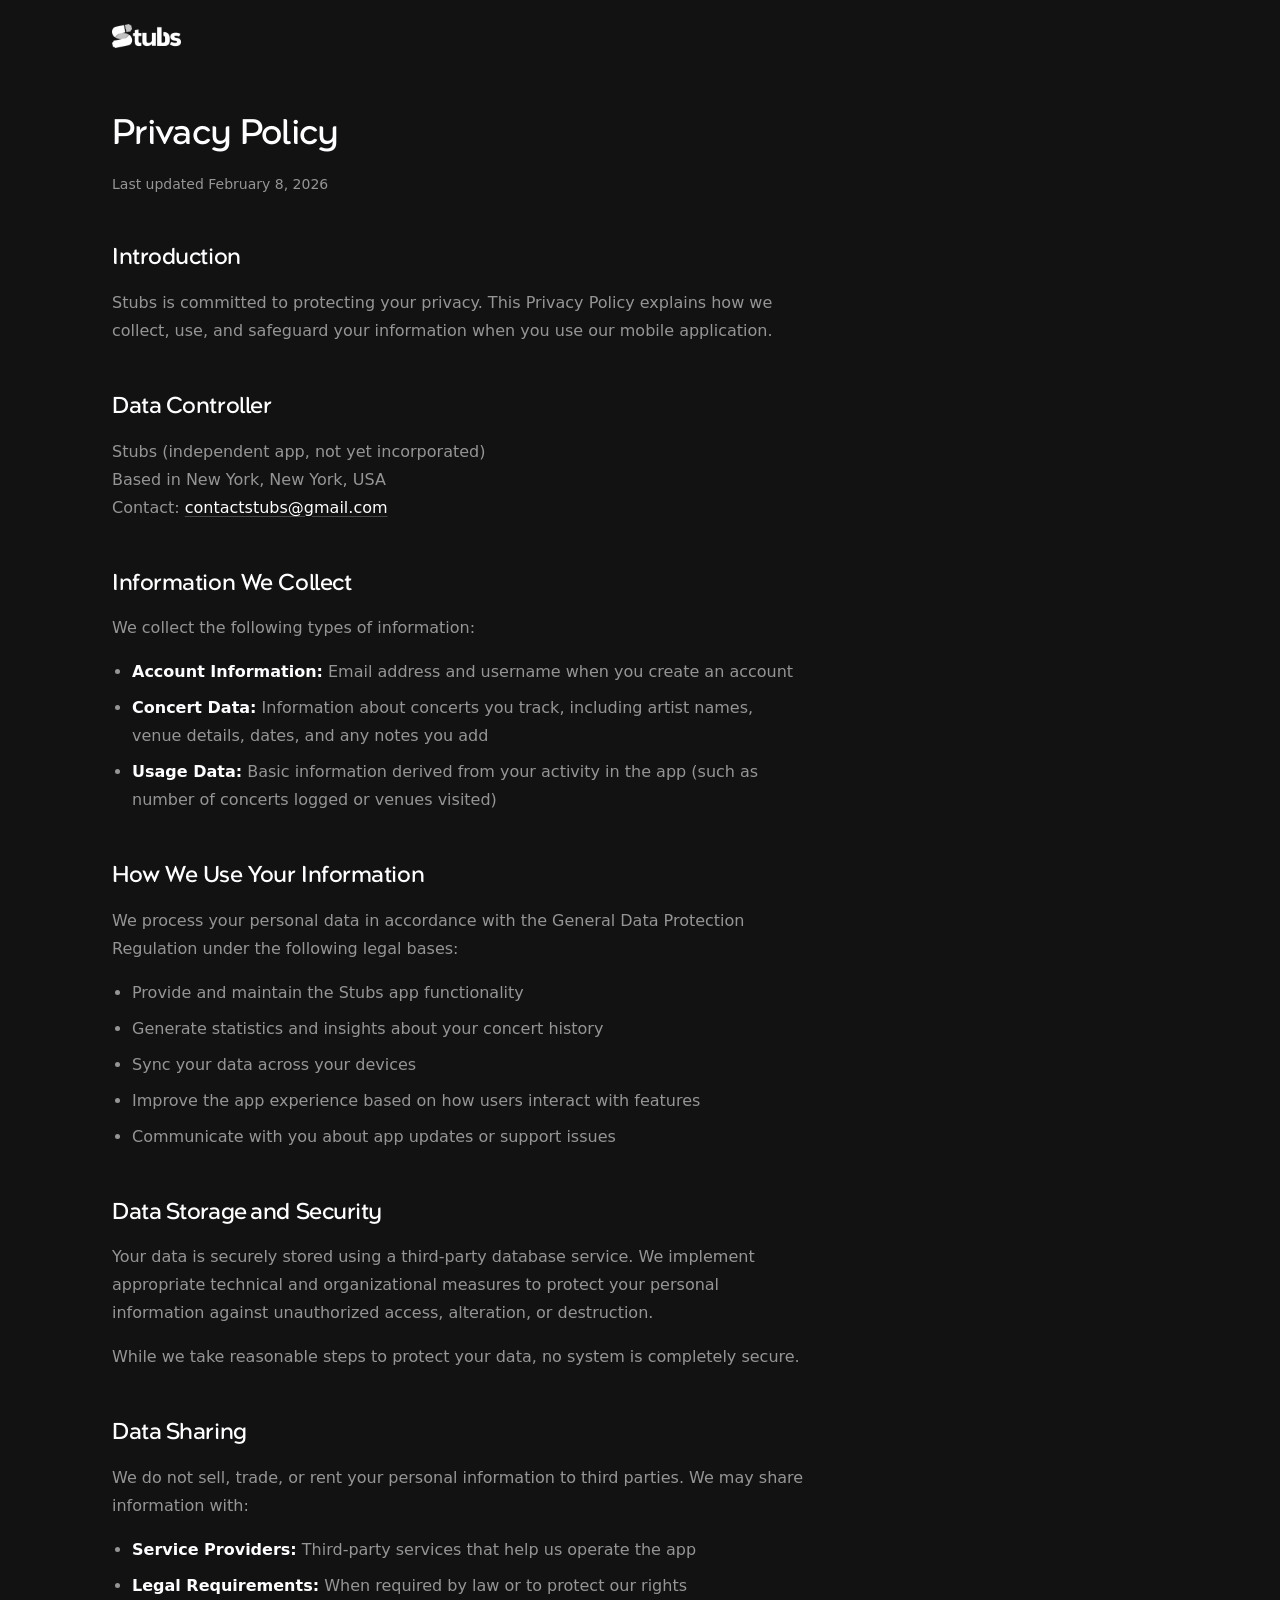
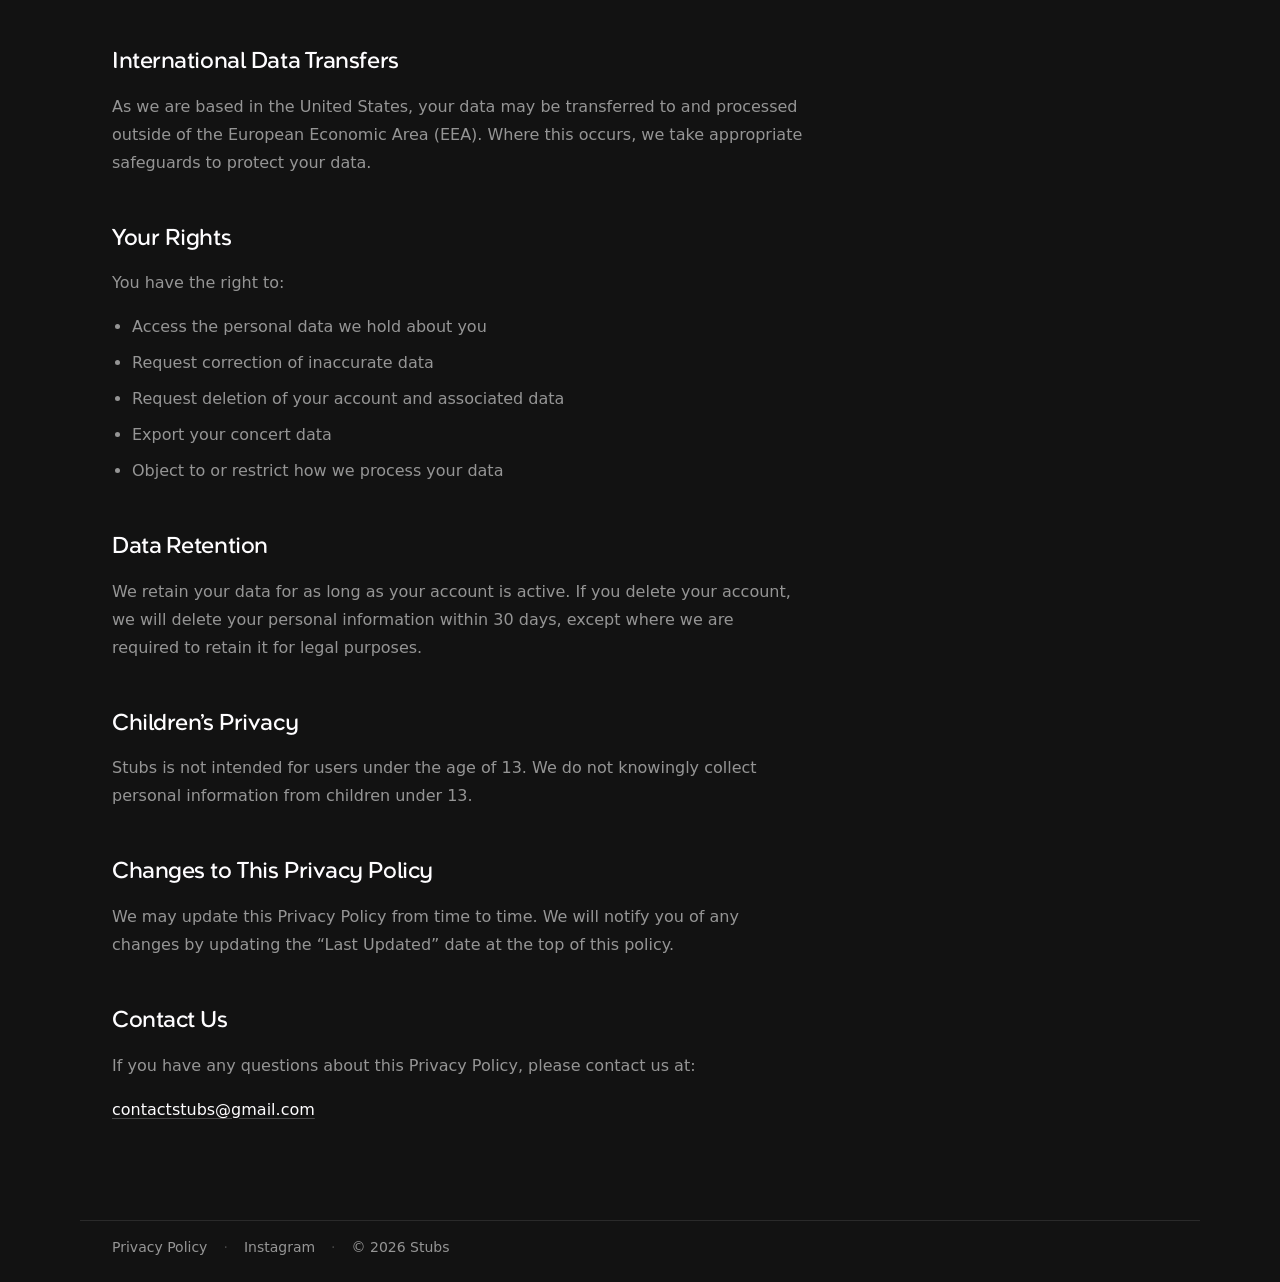
==== commit 54d6d0cb: "updating contact emails" ====
--- a/privacy.html
+++ b/privacy.html
@@ -151,8 +151,6 @@
       at:
     </p>
     <address>
-      <a href="mailto:nikhil.anand.ideas@gmail.com">nikhil.anand.ideas@gmail.com</a>
-      &nbsp;|&nbsp;
       <a href="mailto:contactstubs@gmail.com">contactstubs@gmail.com</a>
     </address>
 
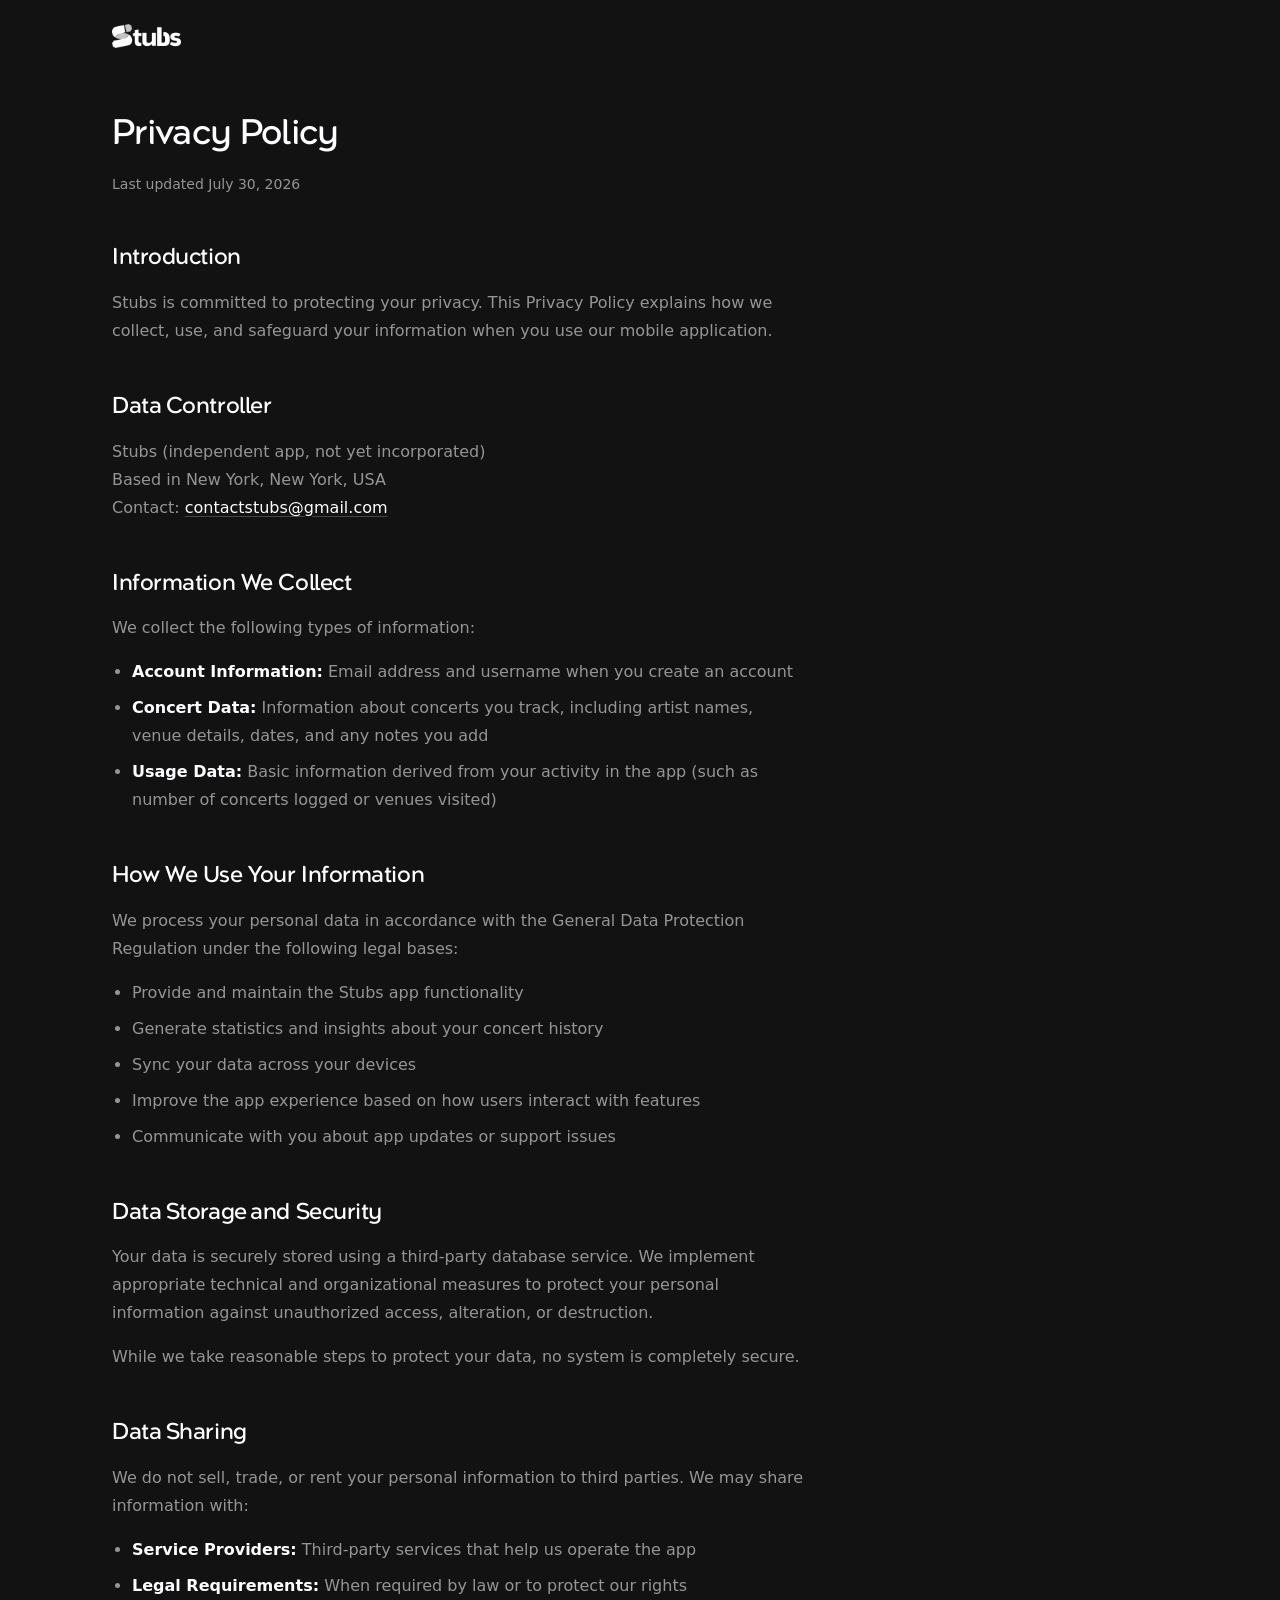
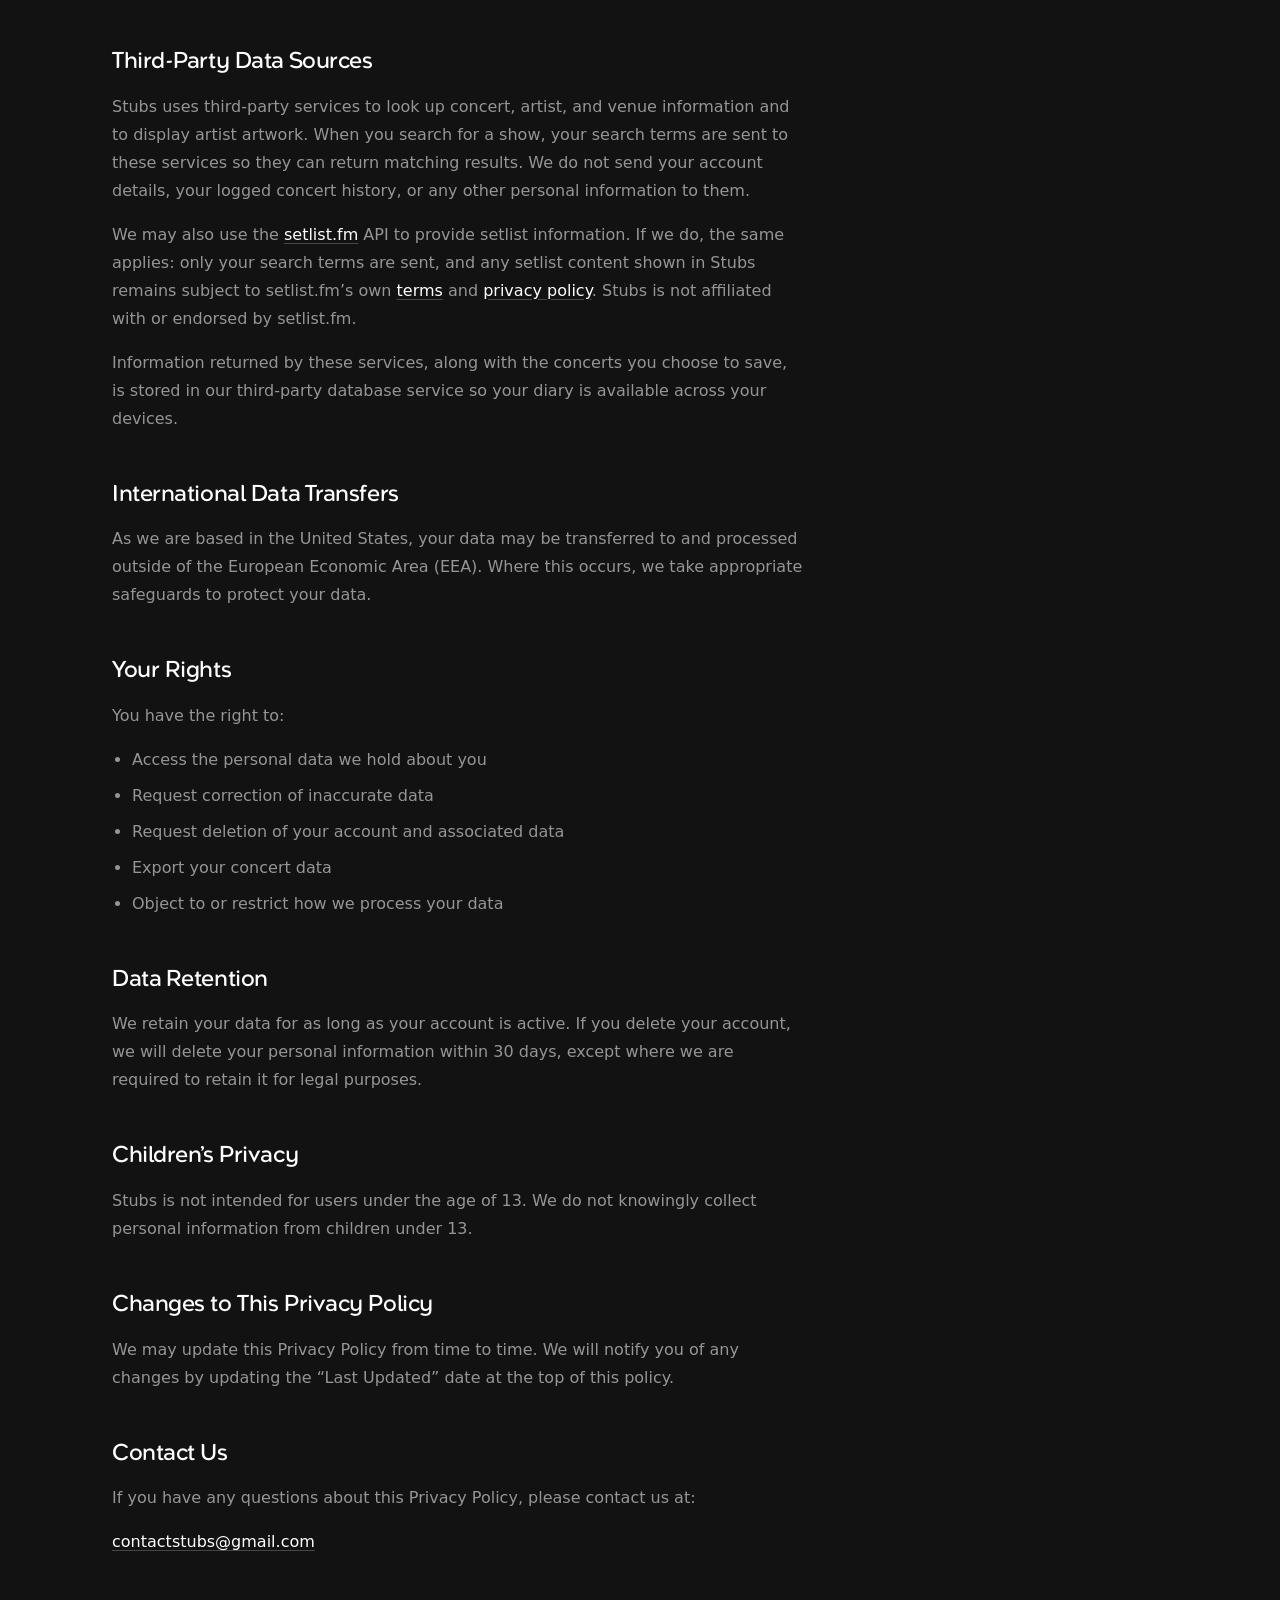
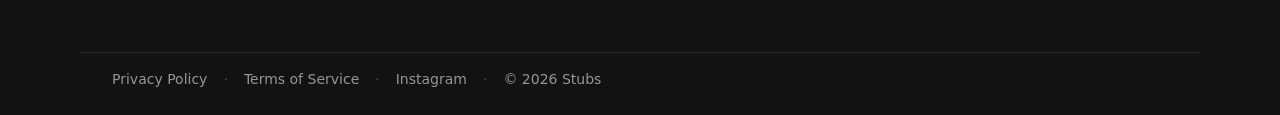
==== commit a347716c: "adding TOS and updating home page" ====
--- a/privacy.html
+++ b/privacy.html
@@ -4,7 +4,7 @@
 <meta charset="utf-8">
 <meta name="viewport" content="width=device-width, initial-scale=1">
 
-<title>Privacy Policy — Stubs</title>
+<title>Privacy Policy | Stubs</title>
 <meta name="description" content="How Stubs handles your data: what we collect, how it is used, where it is stored, your rights under the GDPR, and how to delete your account.">
 
 <link rel="canonical" href="https://REPLACE_DOMAIN/privacy">
@@ -32,7 +32,7 @@
 
     <h1 class="prose__title">Privacy Policy</h1>
     <p class="prose__updated">
-      Last updated <time datetime="2026-02-08">February 8, 2026</time>
+      Last updated <time datetime="2026-07-30">July 30, 2026</time>
     </p>
 
     <h2>Introduction</h2>
@@ -108,6 +108,29 @@
       </li>
     </ul>
 
+    <h2>Third-Party Data Sources</h2>
+    <p>
+      Stubs uses third-party services to look up concert, artist, and venue
+      information and to display artist artwork. When you search for a show,
+      your search terms are sent to these services so they can return matching
+      results. We do not send your account details, your logged concert
+      history, or any other personal information to them.
+    </p>
+    <p>
+      We may also use the <a href="https://www.setlist.fm/" rel="noopener">setlist.fm</a>
+      API to provide setlist information. If we do, the same applies: only your
+      search terms are sent, and any setlist content shown in Stubs remains
+      subject to setlist.fm&rsquo;s own
+      <a href="https://www.setlist.fm/help/terms" rel="noopener">terms</a> and
+      <a href="https://www.setlist.fm/help/privacy" rel="noopener">privacy policy</a>.
+      Stubs is not affiliated with or endorsed by setlist.fm.
+    </p>
+    <p>
+      Information returned by these services, along with the concerts you
+      choose to save, is stored in our third-party database service so your
+      diary is available across your devices.
+    </p>
+
     <h2>International Data Transfers</h2>
     <p>
       As we are based in the United States, your data may be transferred to and
@@ -160,6 +183,7 @@
   <footer class="footer shell">
     <ul class="footer__list">
       <li><a href="privacy.html" aria-current="page">Privacy Policy</a></li>
+      <li><a href="terms.html">Terms of Service</a></li>
       <li><a href="https://www.instagram.com/stubsdiary" rel="me noopener">Instagram</a></li>
       <li>&copy; 2026 Stubs</li>
     </ul>
--- a/style.css
+++ b/style.css
@@ -370,6 +370,15 @@
   color: var(--muted);
 }
 
+/* Hint that the three items above are a sample, not the whole app. */
+.features__more {
+  margin-block-start: var(--space-l);
+  text-align: right;
+  font-size: var(--text-sm);
+  line-height: var(--leading-body);
+  color: var(--muted);
+}
+
 .features__list b {
   display: block;
   font-family: var(--font-display);
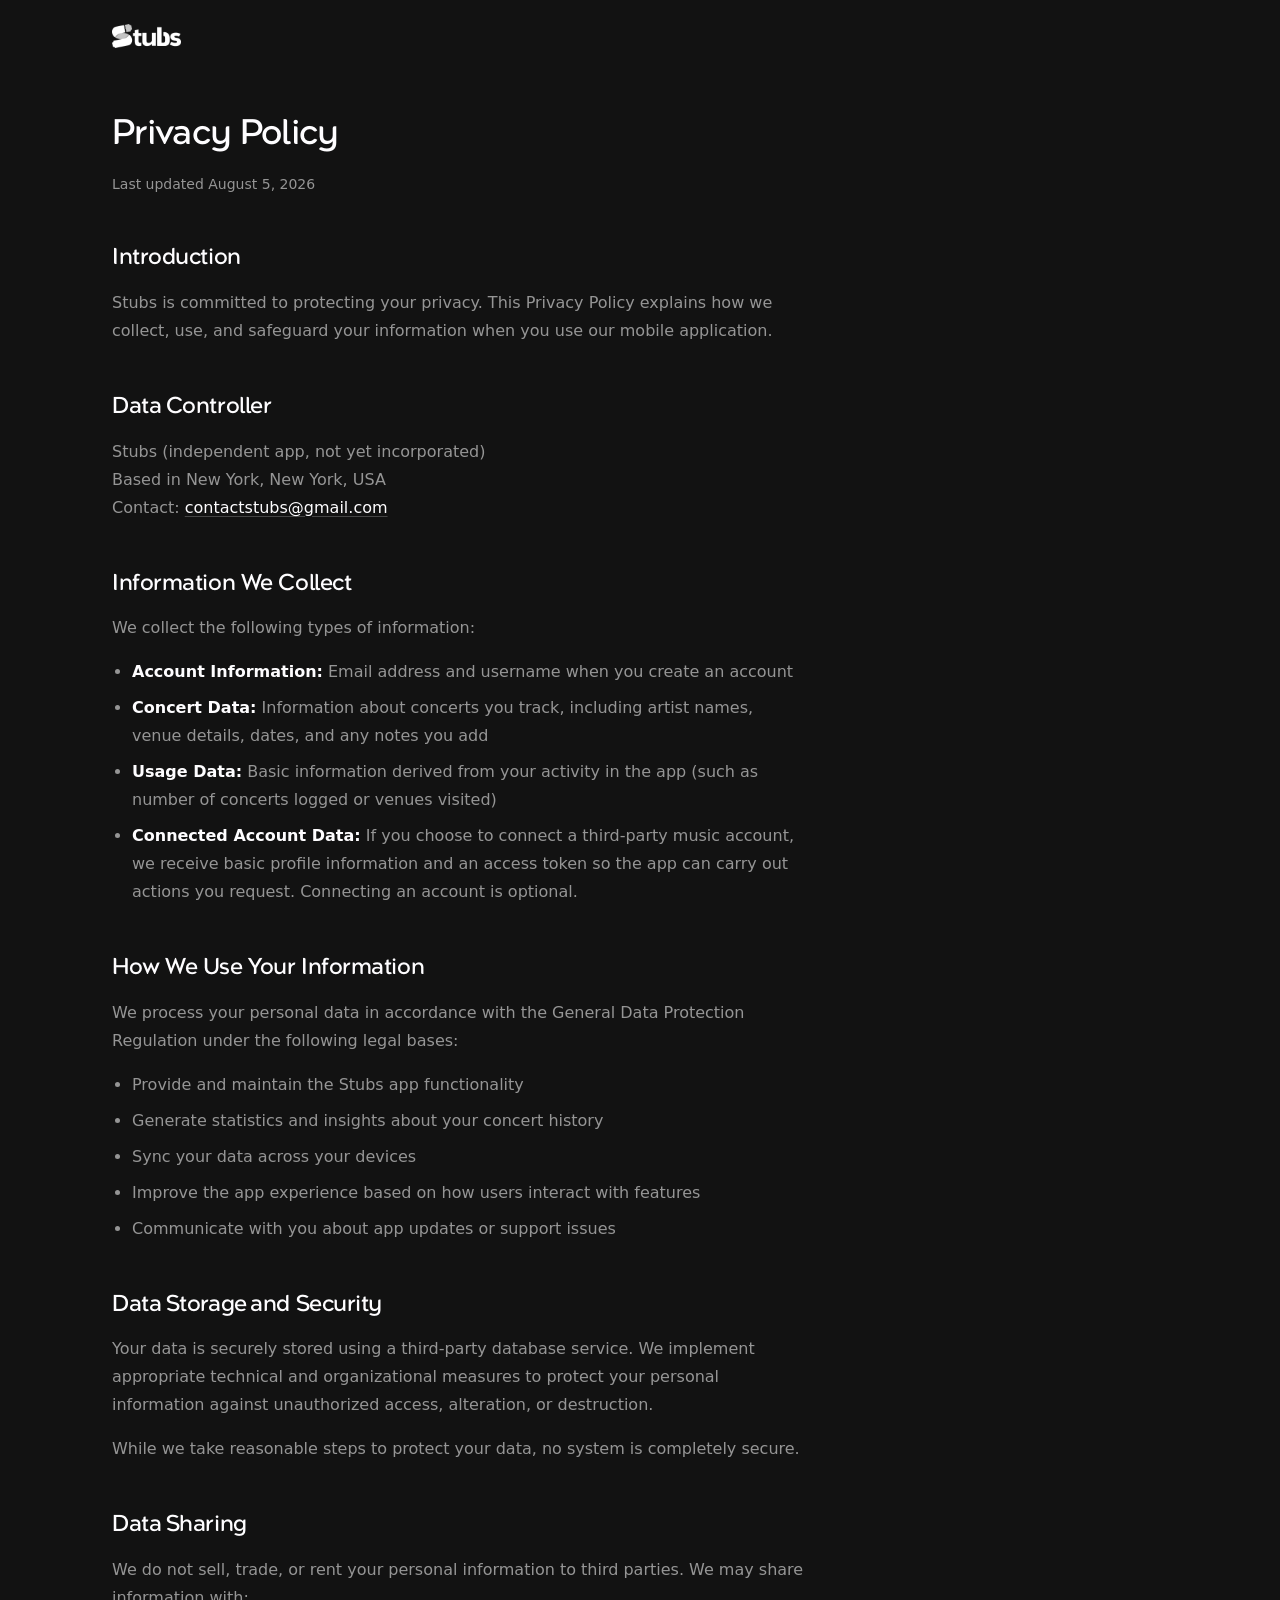
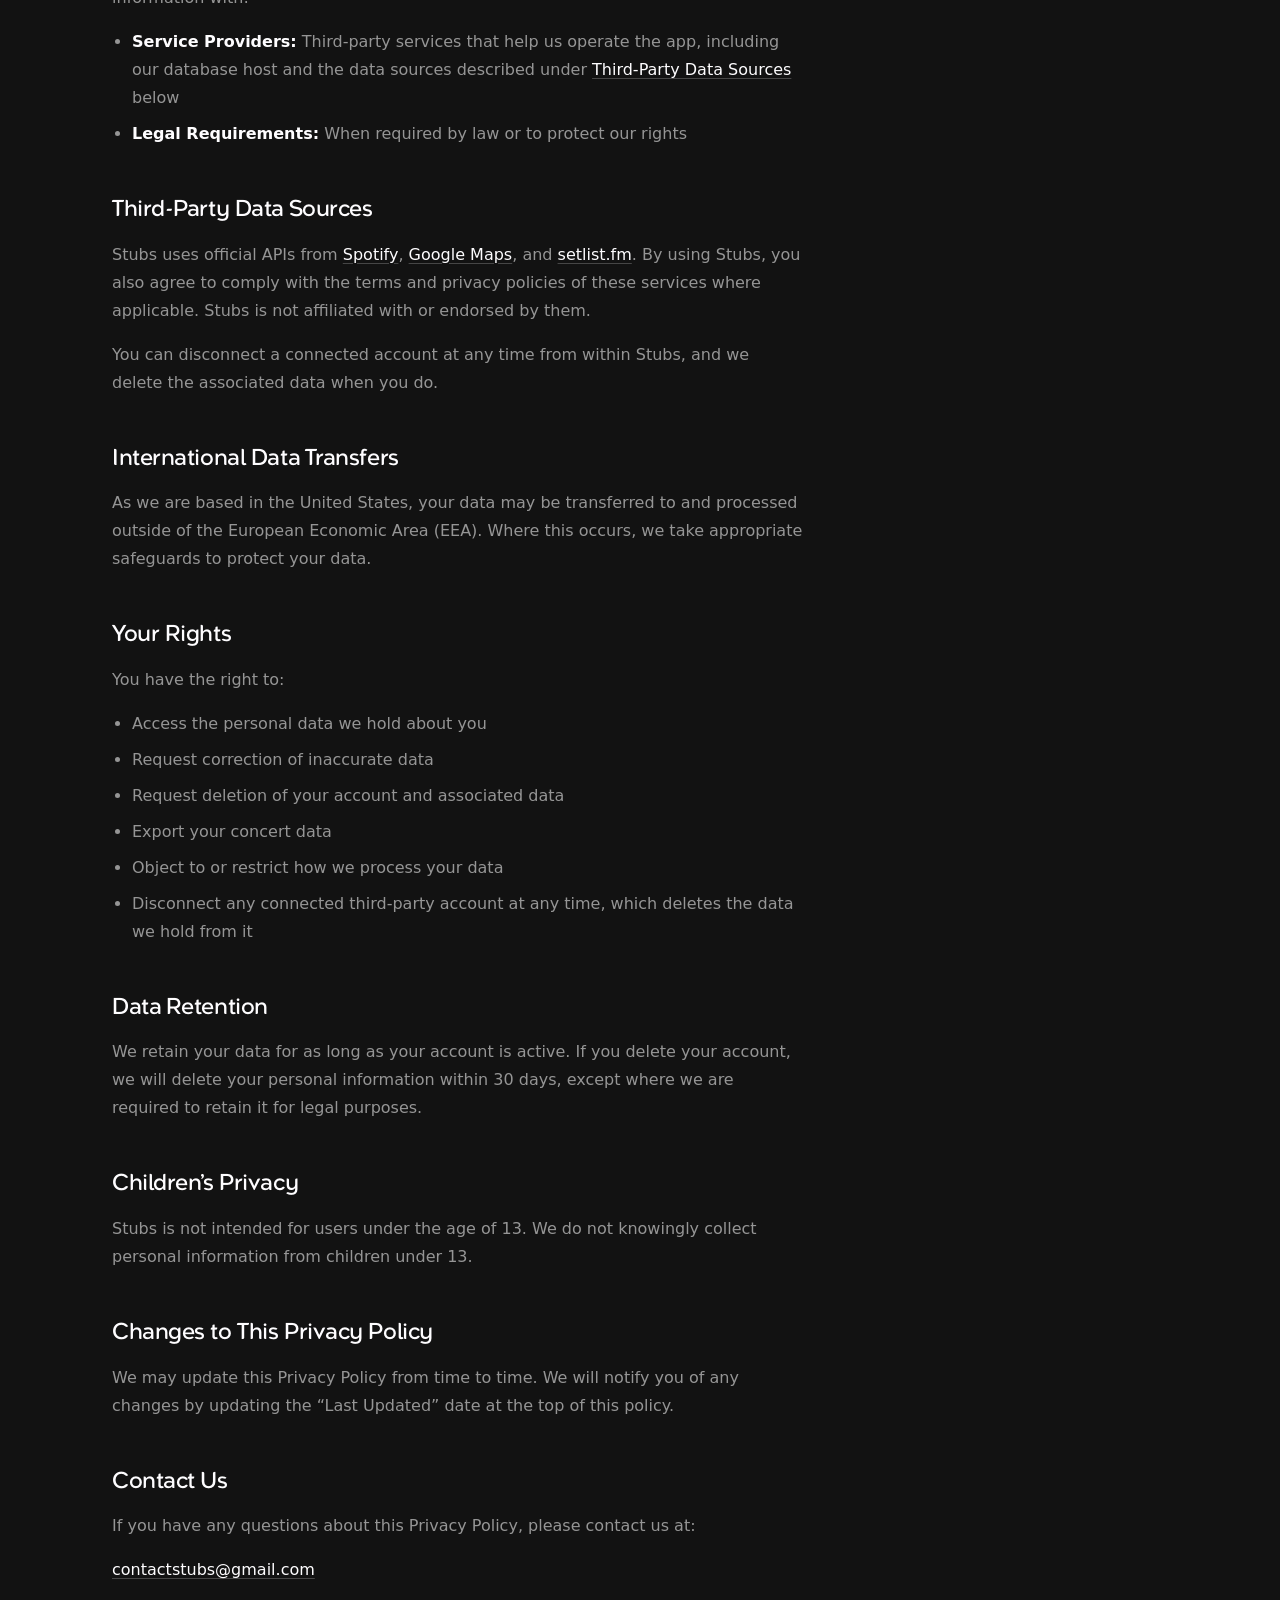
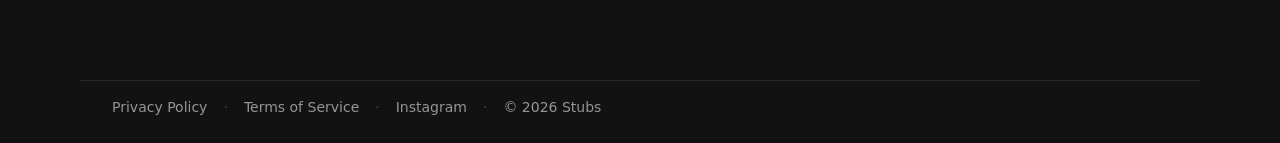
==== commit 1340a68d: "updates policy" ====
--- a/privacy.html
+++ b/privacy.html
@@ -7,7 +7,7 @@
 <title>Privacy Policy | Stubs</title>
 <meta name="description" content="How Stubs handles your data: what we collect, how it is used, where it is stored, your rights under the GDPR, and how to delete your account.">
 
-<link rel="canonical" href="https://REPLACE_DOMAIN/privacy">
+<link rel="canonical" href="https://stubs.live/privacy">
 <meta name="theme-color" content="#121212">
 
 <link rel="icon" href="assets/favicon.ico" sizes="any">
@@ -32,7 +32,7 @@
 
     <h1 class="prose__title">Privacy Policy</h1>
     <p class="prose__updated">
-      Last updated <time datetime="2026-07-30">July 30, 2026</time>
+      Last updated <time datetime="2026-08-05">August 5, 2026</time>
     </p>
 
     <h2>Introduction</h2>
@@ -64,6 +64,12 @@
         <strong>Usage Data:</strong> Basic information derived from your
         activity in the app (such as number of concerts logged or venues
         visited)
+      </li>
+      <li>
+        <strong>Connected Account Data:</strong> If you choose to connect a
+        third-party music account, we receive basic profile information and an
+        access token so the app can carry out actions you request. Connecting
+        an account is optional.
       </li>
     </ul>
 
@@ -100,7 +106,8 @@
     <ul>
       <li>
         <strong>Service Providers:</strong> Third-party services that help us
-        operate the app
+        operate the app, including our database host and the data sources
+        described under <a href="#sources">Third-Party Data Sources</a> below
       </li>
       <li>
         <strong>Legal Requirements:</strong> When required by law or to protect
@@ -108,27 +115,19 @@
       </li>
     </ul>
 
-    <h2>Third-Party Data Sources</h2>
+    <h2 id="sources">Third-Party Data Sources</h2>
     <p>
-      Stubs uses third-party services to look up concert, artist, and venue
-      information and to display artist artwork. When you search for a show,
-      your search terms are sent to these services so they can return matching
-      results. We do not send your account details, your logged concert
-      history, or any other personal information to them.
+      Stubs uses official APIs from
+      <a href="https://www.spotify.com/legal/privacy-policy/" rel="noopener">Spotify</a>,
+      <a href="https://policies.google.com/privacy" rel="noopener">Google Maps</a>, and
+      <a href="https://www.setlist.fm/help/privacy" rel="noopener">setlist.fm</a>.
+      By using Stubs, you also agree to comply with the terms and privacy
+      policies of these services where applicable. Stubs is not affiliated with
+      or endorsed by them.
     </p>
     <p>
-      We may also use the <a href="https://www.setlist.fm/" rel="noopener">setlist.fm</a>
-      API to provide setlist information. If we do, the same applies: only your
-      search terms are sent, and any setlist content shown in Stubs remains
-      subject to setlist.fm&rsquo;s own
-      <a href="https://www.setlist.fm/help/terms" rel="noopener">terms</a> and
-      <a href="https://www.setlist.fm/help/privacy" rel="noopener">privacy policy</a>.
-      Stubs is not affiliated with or endorsed by setlist.fm.
-    </p>
-    <p>
-      Information returned by these services, along with the concerts you
-      choose to save, is stored in our third-party database service so your
-      diary is available across your devices.
+      You can disconnect a connected account at any time from within Stubs, and
+      we delete the associated data when you do.
     </p>
 
     <h2>International Data Transfers</h2>
@@ -146,6 +145,10 @@
       <li>Request deletion of your account and associated data</li>
       <li>Export your concert data</li>
       <li>Object to or restrict how we process your data</li>
+      <li>
+        Disconnect any connected third-party account at any time, which deletes
+        the data we hold from it
+      </li>
     </ul>
 
     <h2>Data Retention</h2>
